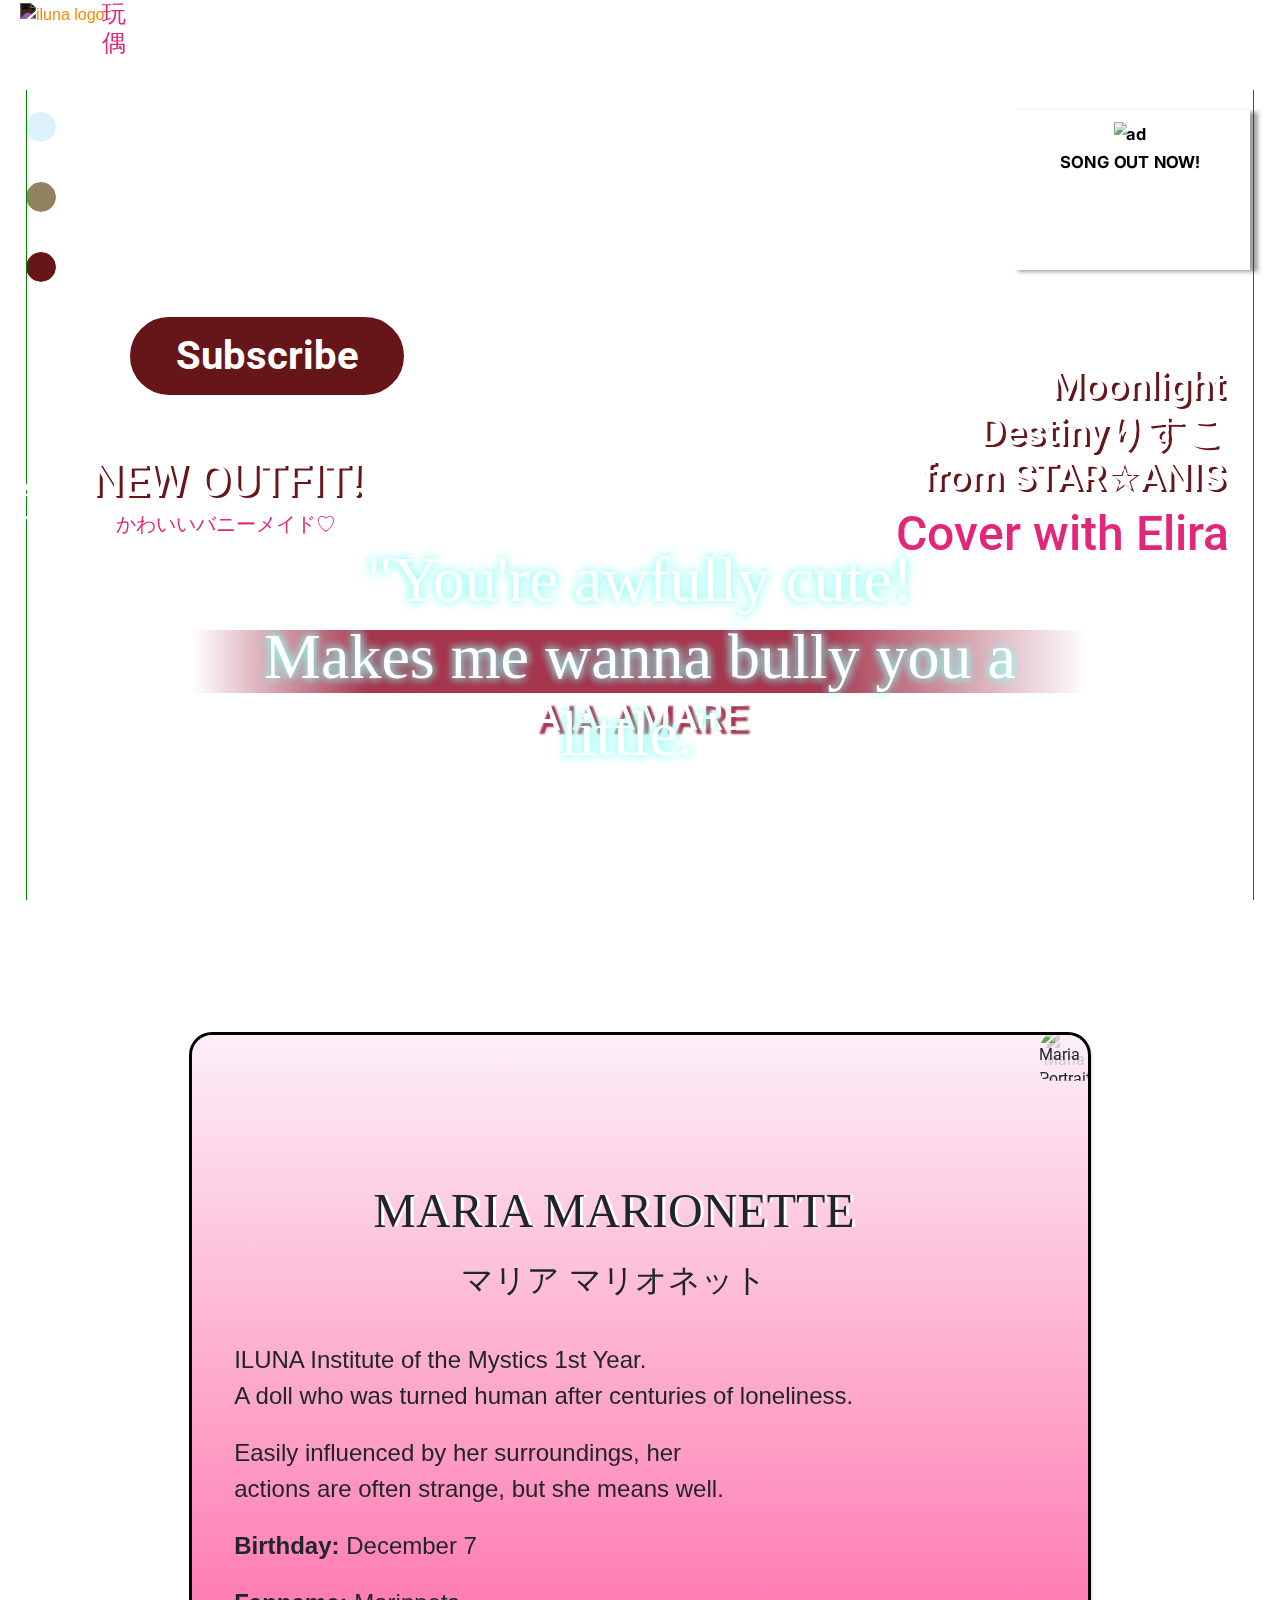
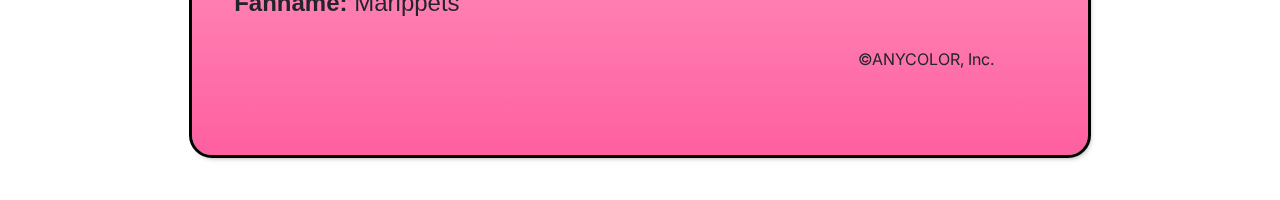
==== pages/Aia/index.html @ 69b0ebac "eat" ====
<!DOCTYPE html>
<html lang="en">
<head>
    <meta charset="UTF-8">
    <meta name="viewport" content="width=device-width, initial-scale=1.0">
    <title>Aia Amare</title>
    <link rel="preconnect" href="https://fonts.googleapis.com">
<link rel="preconnect" href="https://fonts.gstatic.com" crossorigin>
<link href="https://fonts.googleapis.com/css2?family=Inter:wght@100..900&display=swap" rel="stylesheet">
<link href="https://fonts.googleapis.com/css2?family=Roboto:ital,wght@0,100;0,300;0,400;0,500;0,700;0,900;1,100;1,300;1,400;1,500;1,700;1,900&display=swap" rel="stylesheet">
<link href="https://fonts.googleapis.com/css2?family=Pridi:wght@200;300;400;500;600;700&display=swap" rel="stylesheet"> 
<link rel="stylesheet" href="./assets/css/style.css">
<link rel="stylesheet" href="https://stackpath.bootstrapcdn.com/bootstrap/4.5.2/css/bootstrap.min.css">
</head>
<body>
 
    <div class="header">
        <a href="../../index.html"><div class="logo-container"><img src="./assets/img/favicon.ico" alt="iluna logo" class = "logo"></div> </a>

        <div class="navigation">
            
          <a href="../Maria/index.html"><div class="navigation-content">MARIA</div></a>
          <a href="../Aster/index.html"><div class="navigation-content">ASTER</div></a>
          <a href="../Aia/index.html"><div class="navigation-content">AIA</div></a>
          <a href="../Ren/index.html"><div class="navigation-content">REN</div></a>
          <a href="../Scarle/index.html"><div class="navigation-content">SCARLE</div></a>
          <a href="../card-gallery/index.html"><div class="navigation-content">CARD GALLERY</div></a>
        </div>
    </div>

    <div class="content1">
        <div class="container-circle">
        <div class="color-circle"></div>
        <div class="color-circle"></div>
        <div class="color-circle"></div>
    </div>  
    
        <div class="vertical-line"></div>
        <div class="vertical-line"></div>

        <h1>AIA AMARE</h1>
        <div class="quote-container"><div class="quote-bg"></div><h2 class="quote">"You're awfully cute!
            <br> Makes me wanna bully you a little."</h2></div>
    <button><a href="https://www.youtube.com/@MariaMarionette?sub_confirmation=1">Subscribe</button></a>
        <a href="https://www.youtube.com/watch?v=h-Msoyo7IQ4&t=1s">
    <div class="ad-container">
        <img src="./assets/img/ad-img.jpg" alt="ad">
       <br> SONG OUT NOW!
    </a><span class="card" id="card1">This is a card</span>
    </div>
    <div class="outfit-ad">
        <h3>NEW OUTFIT!</h3>
        <h5>かわいいバニーメイド♡</h5>
    </div>
    
    <div class="collab-ad">
        <h3>Moonlight Destinyりすこ<br>
            from STAR☆ANIS </h3>
        <h5>Cover with Elira</h5>
    </div>
    <div class="artist-credit">artist: @jellymoonie</div>
    <div class="cn"><h4>玩偶</h4></div>
    </div>
    
    
 
    <div class="content2">
        <div class="maria-card">
            <span class="card" id="card2"> This is a card</span>
               <div class="portrait"> <img src="./assets/img/portrait.png" alt="Maria Portrait"></div>
               <div class="maria-card-content">
                <h3 class="card-title"> MARIA MARIONETTE</h3>
                <h4 class="card-subtitle">マリア マリオネット</h4>
          <p>ILUNA Institute of the Mystics 1st Year.
            <br> A doll who was turned human after centuries of loneliness.</p>
          <p>Easily influenced by her surroundings, her actions are often strange, but she means well.</p>
       <p><span class="label">Birthday:</span> December 7</p>
       <p><span class="label">Fanname:</span> Marippets</p>
        <div class="copyright">©ANYCOLOR, Inc.</div>
        </div>
        </div>
    
    </div>
    
</body>
</html>
---- pages/Aia/assets/css/style.css ----
* {
    box-sizing: border-box;
    margin: 0;
    padding: 0;
}

html, body {
    overflow-x: hidden;
    margin: 0;
    padding: 0;
}



.header {
    text-align: center;
    display: flex;
    align-items: center;
    padding: 0 20px; 
    position: absolute;
    width: 100%;
    top: -1px;
    z-index: 1000; 
    font-family:'Franklin Gothic Medium', 'Arial Narrow', Arial, sans-serif;
}

.logo-container {
    margin-right: auto; 
    position: absolute;
    top:4%;
}

.header img {
filter: invert(100%);
}

.navigation {
    width: 100vw;
    height: 8vh;
    display: flex;
    justify-content: center;
    align-items: center;
    text-align: center;
    gap: 4rem;
    flex-grow: 1; 
    font-size: 20px;
}

.navigation a {
    text-decoration: none;
    color: white;
    transition: 0.2s ease-in-out;
}

.navigation a:hover {
    scale:1.09;
}

.navigation a:hover {
    color:aquamarine;
    text-shadow: 
-1px -1px 10px #8dfff47b,
1px -1px 10px #8dfff47b,
-1px  1px 10px #8dfff47b,
1px  1px 10px #8dfff47b;
}


@keyframes fadeOut {
    0% { opacity: 1; }
    100% { opacity: 0; pointer-events: none; }
}


.content1 {
    background-image: url("../img/bg.png");
    background-size: cover;
    background-position: center;
    height: 110vh;
    display: flex;
    justify-content: center;
    text-align: center;
    overflow: hidden !important;
}

.content1 img {
    overflow: hidden !important;
}

.content2 {
    position: relative;
    margin-top: -90px;
    background: linear-gradient(to bottom, #ffffff00 0%, #ffffff80 5%, rgb(255, 255, 255) 10%);
    height: 100vh;
    display: grid;
    place-items: center;
    width: 100vw;
    padding-bottom: 3%;
    align-items: center;
}

body {
    background-color: #E22678;
    overflow-x: hidden;
    width: 100vw;
    margin:0;
}

.vertical-line {
    width:1px; background-color: white; height: 90vh;
    position: absolute;
    bottom: 0%;
}

.vertical-line:nth-child(2) {
    background-color: green;
    left:2%;
}
.vertical-line:nth-child(3)
{
    background-color:red;
    right: 2%;
}

.container-circle {
    position:absolute;
    top: 8%;
    left:2%;

}

.color-circle {
    border-radius: 50%;
    height: 30px;
    width: 30px;
    position: relative;
    background-color: #DDF3FB;
    outline: 5px solid white;
    margin-block: 40px;
    animation: fadein 1s ease-out;

}

.color-circle:nth-child(2){
    background-color: #918360;
}

.color-circle:nth-child(3){
    background-color: #661519;
}

.cn {
    position: absolute;
    color:#E22678;
    text-shadow: 3px 0px white;
    font-size:4rem ;  
    z-index: 10;
    width: 1vw;
    left:8%;
    animation: fadein 1s ease-out, slidedown 1s ease-out;
}

@keyframes fadein {
    from {
        opacity: 0;
      }
      to {
        opacity: 1;
      }
    }

@keyframes slidedown {
    from {
        transform: translateY(-2%);
      }
      to {
        transform: translateY(0);
      }
    }

    
@keyframes slidedown2 {
    from {
        transform: translateY(-5%);
      }
      to {
        transform: translateY(0);
      }
    }

    
    @keyframes slideleft {
        from {
            transform: translateX(-5%);
          }
          to {
            transform: translateX(0);
          }
        }

        @keyframes slideright {
            from {
                transform: translateX(5%);
              }
              to {
                transform: translateX(0);
              }
            }

.ad-container { 
    background-color: white;
    position: absolute;
    scale:80%;
    height: 200px;
    width: 300px;
    right: 0%;
    top:10%;
    font-family: 'Inter', sans-serif;
    font-size: 1.3rem;
    font-weight: bolder;
    box-shadow: 10px 3px 5px rgba(58, 58, 58, 0.466);
   transition: transform 100ms ease-in-out, rotate 250ms  cubic-bezier(0.075, 0.82, 0.165, 1);
    a {
        color: black;
    }
    animation: fadein 1s ease-out, slidedown2 1s ease-out;
}

.ad-container img {
    margin-top: 5%;
    margin-bottom: 1%;
    height:70%;
    object-fit: contain;
}
.ad-container:hover {
    transform:scale(1.1);
    rotate:2deg;
}

h2 {
    position: absolute;
}

.quote {
    color:white;
    font-family: 'Ballet', serif;
    font-size: 4rem;
    text-align: center;
    font-weight: lighter;
    mix-blend-mode: normal;
    animation: fadein 1s ease-out, slidedown2 1s ease-out;
    text-shadow: 
    -1px -1px 10px #8dfff47b,
    1px -1px 10px #8dfff47b,
    -1px  1px 10px #8dfff47b,
    1px  1px 10px #8dfff47b;
}

.quote-bg {
    background: linear-gradient(
        to right, 
        #82828200,
        #A6354E 20%,
        #A6354E 70%,
        #82828200 100%
    );
    mix-blend-mode: multiply;
    height: 7vh;
    width: 70vw;
    animation: insetExpand 1s forwards;
    transition: 3s cubic-bezier(0.075, 0.82, 0.165, 1);
}

@keyframes insetExpand {
    0% {
        clip-path: inset(0% 50%); /* Start clipped on left and right */
    }
    100% {
        clip-path: inset(0%); /* Fully reveal */
    }
}

.quote-container{
    position: absolute;
    top: 70vh;
    text-align: center;
    display: flex;
    align-items: center;
    justify-content: center;
}

button {
    top:35%;
    left:10%;
    position: absolute;
    border-radius: 200px !important;
    border: 2px solid white;
    font-family: 'Inter', sans-serif;
    font-weight: bold;
    height:82px;
    width:278px;
    font-size: 40px !important;
    background-color: #661519;
    animation: fadein 1.5s ease-out, slidedown2 2s cubic-bezier(0.23, 1, 0.320, 1);
    a {    color: white !important;
    }
}

a {
    text-decoration: none !important;
}

button:hover {
    background-color: aquamarine;
  a {  color: black !important;}
}

.artist-credit {
    top:55%;
    color:white;
    position: absolute;
    rotate: 90deg;
    left:-3%;
    font-family: 'Inter', sans-serif;
}

h5 {
    color:#E22678;
}

  .maria-card {
    background: linear-gradient(to bottom, #FAE1EF, #F3448B);
    background: 
    linear-gradient(#fae1ef89, hsla(336, 100%, 50%, 0.627)), 
    url('../img/card-bg.png');
  background-size: cover;
  background-position: center;
    border-radius: 20px;
    display: grid;
    grid-template-columns: auto 1fr; 
    margin-top:10%;
    width: 70vw;
    height: 80vh;
    overflow: hidden;
    box-shadow: 2px 3px 5px rgba(58, 58, 58, 0.466);
    outline: 3.5px solid black;

  }
  
  .portrait {
    margin: 0;
    align-items: flex-end;
    justify-content: center;
    padding: 0;
  }
  
  .portrait img {
    position: relative;
    bottom:7.7%;
    margin-left: 5%;
    height: 626px;
    filter: drop-shadow(0.35rem 0.35rem #37373732);
    clip-path: inset(0 0 10px 0);
    border-radius: 28px;
  }
  
  .maria-card-content {
    margin:5%;
    display: flex;
    flex-direction: column;
    height: 100%;
    font-family: 'Lora', sans-serif;
    
  
  }
  
  .maria-card-content p {
    text-wrap: balance;
    font-size: 1.5rem;    
    overflow: hidden;
    margin-top:5px;
}

.card-title {
    font-size: 3rem;
    text-align: center;
    margin: 0;
    padding-bottom: 2%;
    text-shadow: 3px 0px white;
    font-family: 'Playfair Display';
}

.card-subtitle {
    font-size:2rem;
    text-align: center;
    margin: 0;
    padding-bottom: 5%;

}


  .copyright {
    margin-top: 10px;
    align-self: flex-end;
    font-family: 'Inter', sans-serif;
}


.card {
    display: flex;
    justify-content: center;
    align-items: center;
    position: absolute;
    height: 50px;
    width: 90vw;
    max-width: 150px; 
    opacity: 0;
    font-size: 1rem; 
    transition: opacity 0.3s;
    font-family: sans-serif;
    font-weight: 400;
}

.maria-card:hover #card2 {
    opacity: 1;
}

.ad-container:hover #card1 {
    opacity: 1;
}

#card1 {
    background-color: rgba(255, 255, 255, 0.589);
    mix-blend-mode: screen;
    color: #ff0055;
    bottom:-50px;
}

#card2 {
    bottom: 20%;
    right: 2%;
    background-color: #4f4f4f63;
    mix-blend-mode: multiply;
    color: black;
}


.label {
    font-weight: bold;
}

h1 {
    color:white;
    width: 100%;
    margin: 0 auto;
    text-align: center;
    display: flex;
    justify-content: center;
    position: absolute;
    font-size: 4rem;
    text-shadow: 5px 4px 2px #A6354E;
    top: 77%;
    animation: fadein 1s ease-out, slidedown2 1s ease-out;
    
}

.outfit-ad {
    height: 100px;
    width: 350px;
    position: absolute;
    top:50vh;
    margin: 0;
    left: 4%;
    font-size: 2rem;
    animation: fadein 1s ease-out, slideleft 1s ease-out;
    h3 {margin:4px; color: white;font-size: 1.4em; text-shadow: 3px 2px #661519;}
    h5 {margin: 0;  font-family: 'Noto Sans JP', sans-serif; font-weight:50px;
    }
}

.collab-ad {
    height: 100px;
    width: 400px;
    text-wrap: balance;
    position: absolute;
    text-align: right;
    top:40vh;
    margin: 0;
    right: 4%;
    font-size: 1.7rem;
    animation: fadein 1s ease-out, slideright 1s ease-out;
    h3 {margin:4px; color: white;font-size: 1.4em; text-shadow: 3px 2px #661519;}
    h5 {margin: 0;font-size: 3rem;}
}
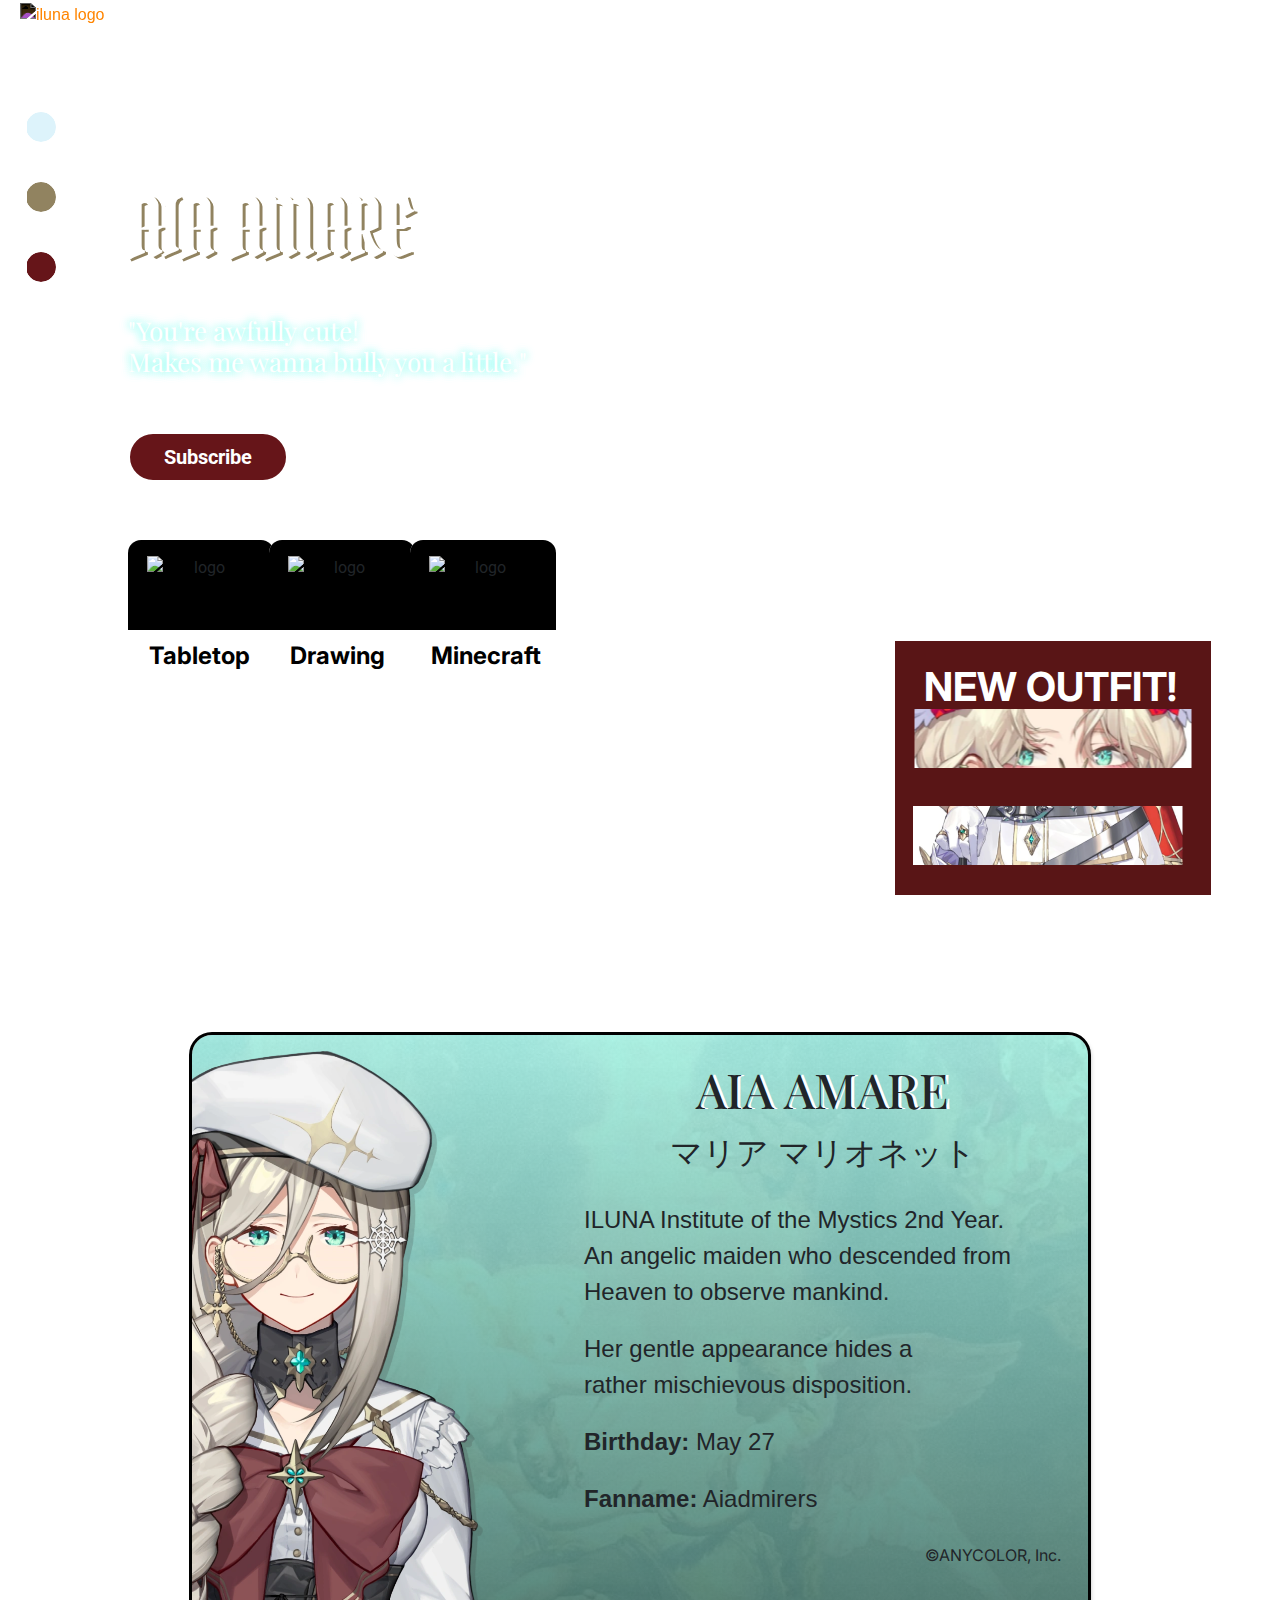
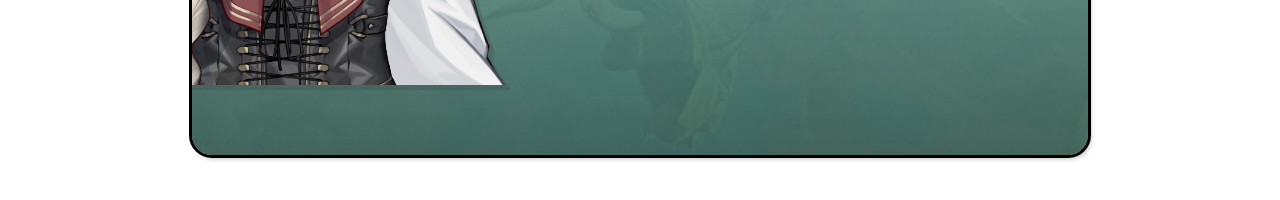
==== commit c8abcb0a: "feat finish aia page" ====
--- a/pages/Aia/index.html
+++ b/pages/Aia/index.html
@@ -8,9 +8,10 @@
 <link rel="preconnect" href="https://fonts.gstatic.com" crossorigin>
 <link href="https://fonts.googleapis.com/css2?family=Inter:wght@100..900&display=swap" rel="stylesheet">
 <link href="https://fonts.googleapis.com/css2?family=Roboto:ital,wght@0,100;0,300;0,400;0,500;0,700;0,900;1,100;1,300;1,400;1,500;1,700;1,900&display=swap" rel="stylesheet">
-<link href="https://fonts.googleapis.com/css2?family=Pridi:wght@200;300;400;500;600;700&display=swap" rel="stylesheet"> 
+<link href="https://fonts.googleapis.com/css2?family=Playfair+Display:ital,wght@0,400..900;1,400..900&display=swap" rel="stylesheet">
 <link rel="stylesheet" href="./assets/css/style.css">
 <link rel="stylesheet" href="https://stackpath.bootstrapcdn.com/bootstrap/4.5.2/css/bootstrap.min.css">
+<link href="https://fonts.googleapis.com/css2?family=Pirata+One&display=swap" rel="stylesheet">
 </head>
 <body>
  
@@ -39,47 +40,61 @@
         <div class="vertical-line"></div>
 
         <h1>AIA AMARE</h1>
-        <div class="quote-container"><div class="quote-bg"></div><h2 class="quote">"You're awfully cute!
+        <div class="quote-container"><h2 class="quote">"You're awfully cute!
             <br> Makes me wanna bully you a little."</h2></div>
-    <button><a href="https://www.youtube.com/@MariaMarionette?sub_confirmation=1">Subscribe</button></a>
-        <a href="https://www.youtube.com/watch?v=h-Msoyo7IQ4&t=1s">
-    <div class="ad-container">
-        <img src="./assets/img/ad-img.jpg" alt="ad">
-       <br> SONG OUT NOW!
-    </a><span class="card" id="card1">This is a card</span>
-    </div>
-    <div class="outfit-ad">
-        <h3>NEW OUTFIT!</h3>
-        <h5>かわいいバニーメイド♡</h5>
-    </div>
+    <button><a href="https://www.youtube.com/@aiaMarionette?sub_confirmation=1">Subscribe</button></a>
+      
+
+            <div>
+            <div class="container-card">
+                <div class="box"></div>
+                <img class="image" src="https://logos-world.net/wp-content/uploads/2021/12/DnD-Symbol.png" alt="logo"/>
+                <div class="label2">Tabletop</div>
+            </div>
+            
+            <div class="container-card">
+                <div class="box"></div>
+                <img class="image" src="https://png.pngtree.com/png-vector/20190916/ourmid/pngtree-draw-icon-for-your-project-png-image_1731090.jpg" alt="logo"/>
+                <div class="label2">Drawing</div>
+            </div>
+            
+            <div class="container-card">
+                <div class="box"></div>
+                <img class="image" src="https://cdn.freebiesupply.com/logos/large/2x/new-minecraft-logo.png" alt="logo"/>
+                <div class="label2">Minecraft</div>
+            </div>
+        </div>
+
+        <div class="outfit-ad-container">
+            <div class="new-outfit-text">NEW OUTFIT!</div>
+            <img class="outfit-image top-image" src="./assets/img/aa1.png" alt="Outfit 1"/>
+            <img class="outfit-image bottom-image" src="./assets/img/aa2.png" alt="Outfit 3"/>
+        </div>
+        
+    <div class="artist-credit">art by <br> Shiratake </div>
+
     
-    <div class="collab-ad">
-        <h3>Moonlight Destinyりすこ<br>
-            from STAR☆ANIS </h3>
-        <h5>Cover with Elira</h5>
-    </div>
-    <div class="artist-credit">artist: @jellymoonie</div>
-    <div class="cn"><h4>玩偶</h4></div>
+
     </div>
     
     
  
     <div class="content2">
-        <div class="maria-card">
-            <span class="card" id="card2"> This is a card</span>
-               <div class="portrait"> <img src="./assets/img/portrait.png" alt="Maria Portrait"></div>
-               <div class="maria-card-content">
-                <h3 class="card-title"> MARIA MARIONETTE</h3>
+        <div class="aia-card">
+               <div class="portrait"> <img src="./assets/img/portrait.webp" alt="aia Portrait"></div>
+               <div class="aia-card-content">
+                <h3 class="card-title"> AIA AMARE</h3>
                 <h4 class="card-subtitle">マリア マリオネット</h4>
-          <p>ILUNA Institute of the Mystics 1st Year.
-            <br> A doll who was turned human after centuries of loneliness.</p>
-          <p>Easily influenced by her surroundings, her actions are often strange, but she means well.</p>
-       <p><span class="label">Birthday:</span> December 7</p>
-       <p><span class="label">Fanname:</span> Marippets</p>
+          <p>ILUNA Institute of the Mystics 2nd Year. 
+            <br>An angelic maiden who descended from Heaven to observe mankind.</p>
+          <p>Her gentle appearance hides a rather mischievous disposition.</p>
+       <p><span class="label">Birthday:</span> May 27</p>
+       <p><span class="label">Fanname:</span> Aiadmirers</p>
         <div class="copyright">©ANYCOLOR, Inc.</div>
         </div>
         </div>
     
+        
     </div>
     
 </body>
--- a/pages/Aia/assets/css/style.css
+++ b/pages/Aia/assets/css/style.css
@@ -6,7 +6,6 @@
 }
 
 html, body {
-    overflow-x: hidden;
     margin: 0;
     padding: 0;
 }
@@ -75,13 +74,14 @@
 
 .content1 {
     background-image: url("../img/bg.png");
-    background-size: cover;
-    background-position: center;
+    background-size: 120%;
+    background-position: top left;
     height: 110vh;
     display: flex;
     justify-content: center;
     text-align: center;
-    overflow: hidden !important;
+    overflow: hidden;
+
 }
 
 .content1 img {
@@ -101,7 +101,7 @@
 }
 
 body {
-    background-color: #E22678;
+    background-color: #918360;
     overflow-x: hidden;
     width: 100vw;
     margin:0;
@@ -114,12 +114,11 @@
 }
 
 .vertical-line:nth-child(2) {
-    background-color: green;
+    background-color: white;
     left:2%;
 }
 .vertical-line:nth-child(3)
 {
-    background-color:red;
     right: 2%;
 }
 
@@ -150,16 +149,6 @@
     background-color: #661519;
 }
 
-.cn {
-    position: absolute;
-    color:#E22678;
-    text-shadow: 3px 0px white;
-    font-size:4rem ;  
-    z-index: 10;
-    width: 1vw;
-    left:8%;
-    animation: fadein 1s ease-out, slidedown 1s ease-out;
-}
 
 @keyframes fadein {
     from {
@@ -208,45 +197,15 @@
               }
             }
 
-.ad-container { 
-    background-color: white;
-    position: absolute;
-    scale:80%;
-    height: 200px;
-    width: 300px;
-    right: 0%;
-    top:10%;
-    font-family: 'Inter', sans-serif;
-    font-size: 1.3rem;
-    font-weight: bolder;
-    box-shadow: 10px 3px 5px rgba(58, 58, 58, 0.466);
-   transition: transform 100ms ease-in-out, rotate 250ms  cubic-bezier(0.075, 0.82, 0.165, 1);
-    a {
-        color: black;
-    }
-    animation: fadein 1s ease-out, slidedown2 1s ease-out;
-}
-
-.ad-container img {
-    margin-top: 5%;
-    margin-bottom: 1%;
-    height:70%;
-    object-fit: contain;
-}
-.ad-container:hover {
-    transform:scale(1.1);
-    rotate:2deg;
-}
-
 h2 {
     position: absolute;
 }
 
 .quote {
     color:white;
-    font-family: 'Ballet', serif;
-    font-size: 4rem;
-    text-align: center;
+    font-family: 'Playfair Display', serif;
+    font-size: 26px;
+    text-align: left;
     font-weight: lighter;
     mix-blend-mode: normal;
     animation: fadein 1s ease-out, slidedown2 1s ease-out;
@@ -257,50 +216,26 @@
     1px  1px 10px #8dfff47b;
 }
 
-.quote-bg {
-    background: linear-gradient(
-        to right, 
-        #82828200,
-        #A6354E 20%,
-        #A6354E 70%,
-        #82828200 100%
-    );
-    mix-blend-mode: multiply;
-    height: 7vh;
-    width: 70vw;
-    animation: insetExpand 1s forwards;
-    transition: 3s cubic-bezier(0.075, 0.82, 0.165, 1);
-}
-
-@keyframes insetExpand {
-    0% {
-        clip-path: inset(0% 50%); /* Start clipped on left and right */
-    }
-    100% {
-        clip-path: inset(0%); /* Fully reveal */
-    }
-}
 
 .quote-container{
-    position: absolute;
-    top: 70vh;
-    text-align: center;
+    left:10%;
+    position: absolute;
+    top: 35vh;
     display: flex;
-    align-items: center;
-    justify-content: center;
+    width:100vw;
 }
 
 button {
-    top:35%;
+    top:48vh;
     left:10%;
     position: absolute;
     border-radius: 200px !important;
     border: 2px solid white;
     font-family: 'Inter', sans-serif;
     font-weight: bold;
-    height:82px;
-    width:278px;
-    font-size: 40px !important;
+    height:50px;
+    width:160px;
+    font-size: 20px !important;
     background-color: #661519;
     animation: fadein 1.5s ease-out, slidedown2 2s cubic-bezier(0.23, 1, 0.320, 1);
     a {    color: white !important;
@@ -317,11 +252,10 @@
 }
 
 .artist-credit {
-    top:55%;
+    top:50%;
     color:white;
     position: absolute;
-    rotate: 90deg;
-    left:-3%;
+    right:3%;
     font-family: 'Inter', sans-serif;
 }
 
@@ -329,16 +263,15 @@
     color:#E22678;
 }
 
-  .maria-card {
-    background: linear-gradient(to bottom, #FAE1EF, #F3448B);
+  .aia-card {
     background: 
-    linear-gradient(#fae1ef89, hsla(336, 100%, 50%, 0.627)), 
+    linear-gradient(#6ef1de90, #053a30bd), 
     url('../img/card-bg.png');
   background-size: cover;
   background-position: center;
     border-radius: 20px;
     display: grid;
-    grid-template-columns: auto 1fr; 
+    grid-template-columns: auto auto auto; 
     margin-top:10%;
     width: 70vw;
     height: 80vh;
@@ -353,19 +286,19 @@
     align-items: flex-end;
     justify-content: center;
     padding: 0;
+    overflow: hidden;
+    margin-left: -40%;
   }
   
   .portrait img {
     position: relative;
-    bottom:7.7%;
-    margin-left: 5%;
-    height: 626px;
+    bottom:0;
+    height:650px;
     filter: drop-shadow(0.35rem 0.35rem #37373732);
-    clip-path: inset(0 0 10px 0);
     border-radius: 28px;
   }
   
-  .maria-card-content {
+  .aia-card-content {
     margin:5%;
     display: flex;
     flex-direction: column;
@@ -375,10 +308,9 @@
   
   }
   
-  .maria-card-content p {
+  .aia-card-content p {
     text-wrap: balance;
     font-size: 1.5rem;    
-    overflow: hidden;
     margin-top:5px;
 }
 
@@ -407,45 +339,6 @@
 }
 
 
-.card {
-    display: flex;
-    justify-content: center;
-    align-items: center;
-    position: absolute;
-    height: 50px;
-    width: 90vw;
-    max-width: 150px; 
-    opacity: 0;
-    font-size: 1rem; 
-    transition: opacity 0.3s;
-    font-family: sans-serif;
-    font-weight: 400;
-}
-
-.maria-card:hover #card2 {
-    opacity: 1;
-}
-
-.ad-container:hover #card1 {
-    opacity: 1;
-}
-
-#card1 {
-    background-color: rgba(255, 255, 255, 0.589);
-    mix-blend-mode: screen;
-    color: #ff0055;
-    bottom:-50px;
-}
-
-#card2 {
-    bottom: 20%;
-    right: 2%;
-    background-color: #4f4f4f63;
-    mix-blend-mode: multiply;
-    color: black;
-}
-
-
 .label {
     font-weight: bold;
 }
@@ -454,30 +347,16 @@
     color:white;
     width: 100%;
     margin: 0 auto;
-    text-align: center;
-    display: flex;
-    justify-content: center;
-    position: absolute;
-    font-size: 4rem;
-    text-shadow: 5px 4px 2px #A6354E;
-    top: 77%;
+    text-align: left;
+    font-size: 5rem !important;
+    left:10%;
+    position: absolute;
+    text-shadow: 3px 2px #918360;
+    top: 20%;
     animation: fadein 1s ease-out, slidedown2 1s ease-out;
-    
-}
-
-.outfit-ad {
-    height: 100px;
-    width: 350px;
-    position: absolute;
-    top:50vh;
-    margin: 0;
-    left: 4%;
-    font-size: 2rem;
-    animation: fadein 1s ease-out, slideleft 1s ease-out;
-    h3 {margin:4px; color: white;font-size: 1.4em; text-shadow: 3px 2px #661519;}
-    h5 {margin: 0;  font-family: 'Noto Sans JP', sans-serif; font-weight:50px;
-    }
-}
+    font-family: 'Pirata One';    
+}
+
 
 .collab-ad {
     height: 100px;
@@ -492,4 +371,116 @@
     animation: fadein 1s ease-out, slideright 1s ease-out;
     h3 {margin:4px; color: white;font-size: 1.4em; text-shadow: 3px 2px #661519;}
     h5 {margin: 0;font-size: 3rem;}
-}+}
+
+.container-card {
+    width: 146px;
+    height: 135px;
+    position: absolute;
+    left: 10%;
+    top:60vh;
+    animation: fadein 1s ease-out, slidedown 1s ease-out;
+}
+
+.box {
+    width: 146px;
+    height: 135px;
+    position: absolute;
+    background: white;
+    border-radius: 13px;
+    overflow: hidden; /* Ensures the black part stays within the rounded corners */
+}
+
+.box::before {
+    content: "";
+    display: block;
+    width: 100%;
+    height: 90px;
+    background: black;
+    border-radius: 3px 3px 0 0; /* Top corners only */
+}
+
+.image {
+    width: 108px;
+    height: 61px;
+    position: absolute;
+    left: 19px;
+    top: 16px;
+}
+
+.label2 {
+    position: absolute;
+    left: 21px;
+    top: 98px;
+    color: black;
+    font-size: 24px;
+    font-family: 'Inter', sans-serif;
+    font-weight: 700;
+    word-wrap: break-word;
+    text-align: center;
+}
+
+
+.container-card:nth-of-type(2) {
+    left: 21%;
+}
+
+.container-card:nth-of-type(3) {
+    left: 32%;
+}
+
+.outfit-ad-container {
+    width: 326px;
+    height: 264px;
+    position: absolute;
+    background: #591516;
+    border: 5px solid white;
+    overflow: hidden;
+    bottom: 0;
+    right:5%;
+    animation: zoom 1s infinite;
+
+  }
+  
+@keyframes zoom {
+  0% {
+    scale: 100%;
+  }
+  50% {
+    scale: 110%;
+  }
+  100% {
+    scale: 100%;
+  }
+}
+
+
+.new-outfit-text {
+    position: absolute;
+    left: 29px;
+    top: 16px;
+    color: white;
+    font-size: 40px;
+    font-family: 'Inter', sans-serif;
+    font-weight: 700;
+    word-wrap: break-word;
+    text-align: justify;
+}
+
+.outfit-image {
+    position: absolute;
+    left: 50%;
+    transform: translateX(-50%);
+    width: auto;
+    height: auto;
+}
+
+.top-image {
+    top: 68px;
+    max-width: 277px; 
+}
+
+.bottom-image {
+    top: 165px;
+    max-width: 280px;
+}
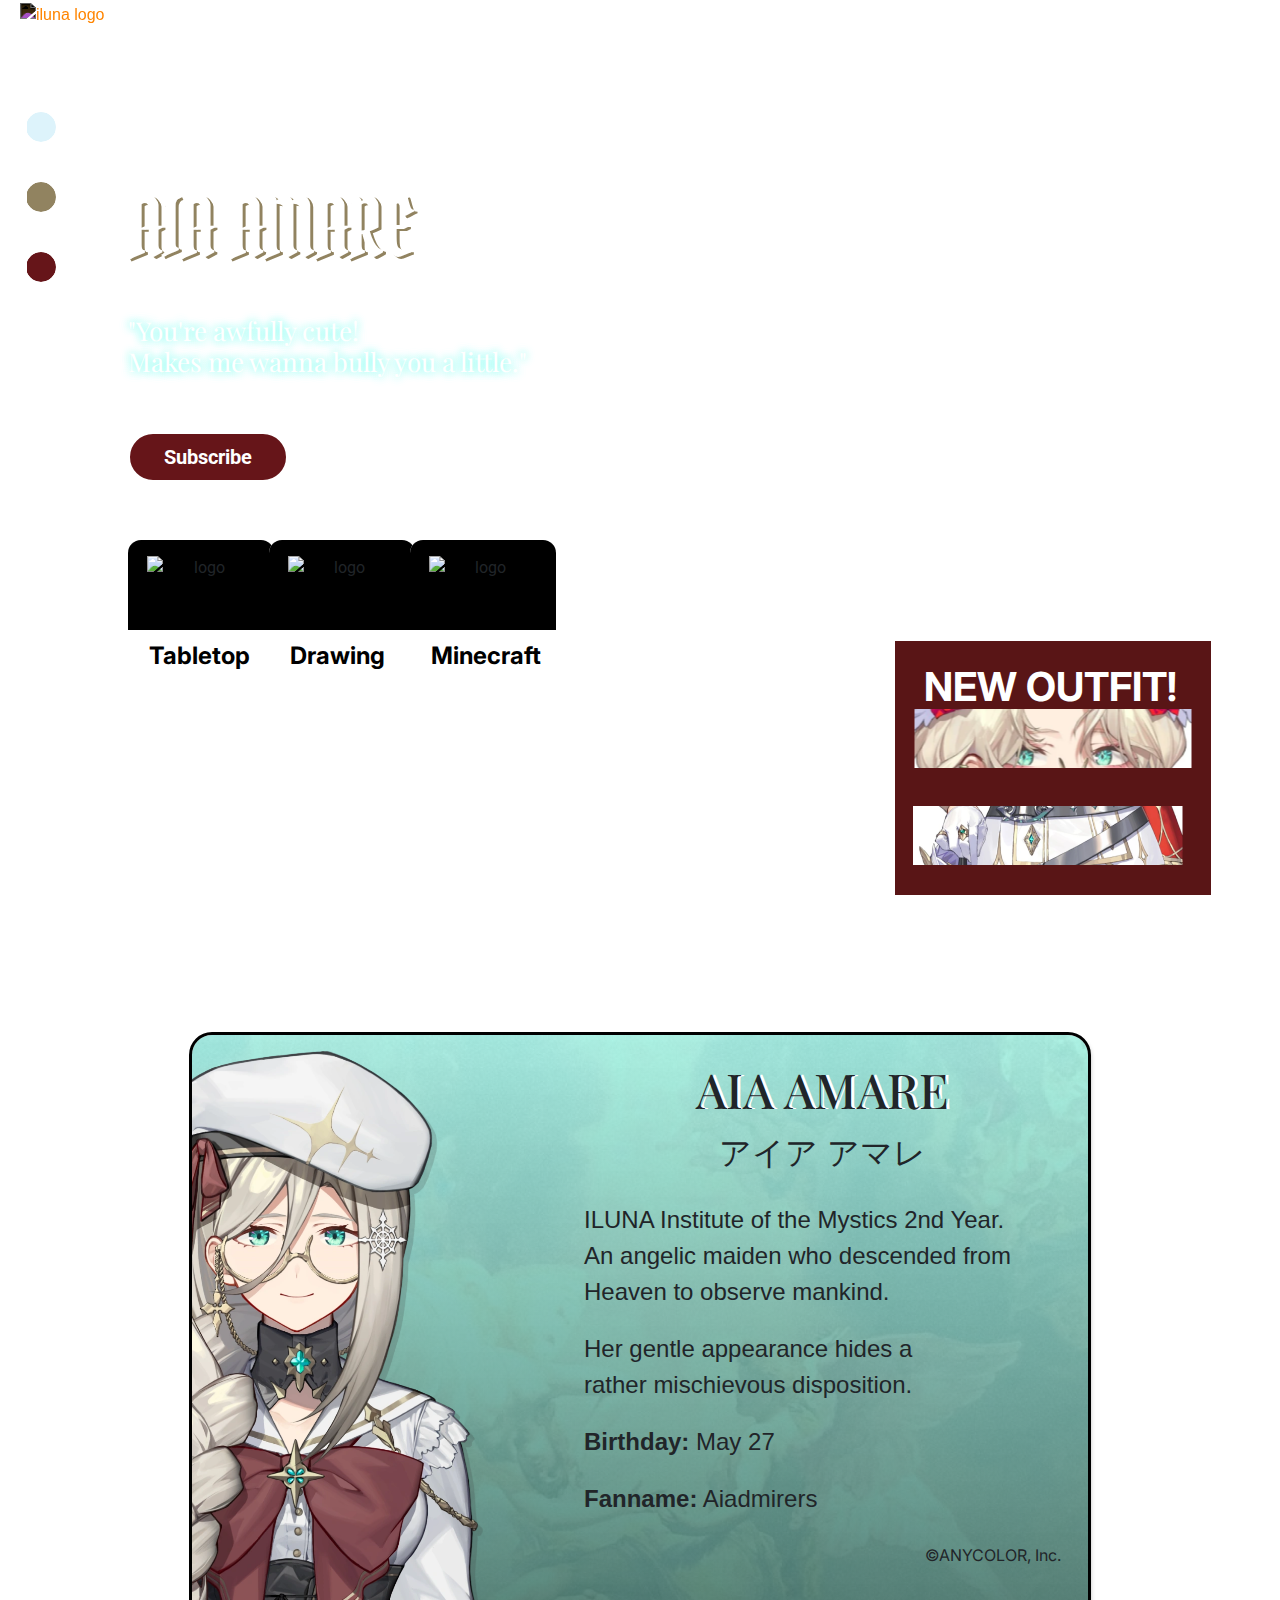
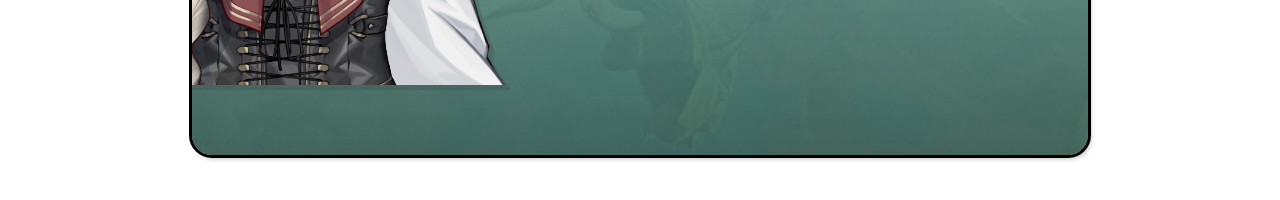
==== commit 66e35465: "fix jp, text in ren page" ====
--- a/pages/Aia/index.html
+++ b/pages/Aia/index.html
@@ -42,7 +42,7 @@
         <h1>AIA AMARE</h1>
         <div class="quote-container"><h2 class="quote">"You're awfully cute!
             <br> Makes me wanna bully you a little."</h2></div>
-    <button><a href="https://www.youtube.com/@aiaMarionette?sub_confirmation=1">Subscribe</button></a>
+    <button><a href="https://www.youtube.com/@AiaAmare?sub_confirmation=1">Subscribe</button></a>
       
 
             <div>
@@ -84,7 +84,7 @@
                <div class="portrait"> <img src="./assets/img/portrait.webp" alt="aia Portrait"></div>
                <div class="aia-card-content">
                 <h3 class="card-title"> AIA AMARE</h3>
-                <h4 class="card-subtitle">マリア マリオネット</h4>
+                <h4 class="card-subtitle">アイア アマレ</h4>
           <p>ILUNA Institute of the Mystics 2nd Year. 
             <br>An angelic maiden who descended from Heaven to observe mankind.</p>
           <p>Her gentle appearance hides a rather mischievous disposition.</p>
